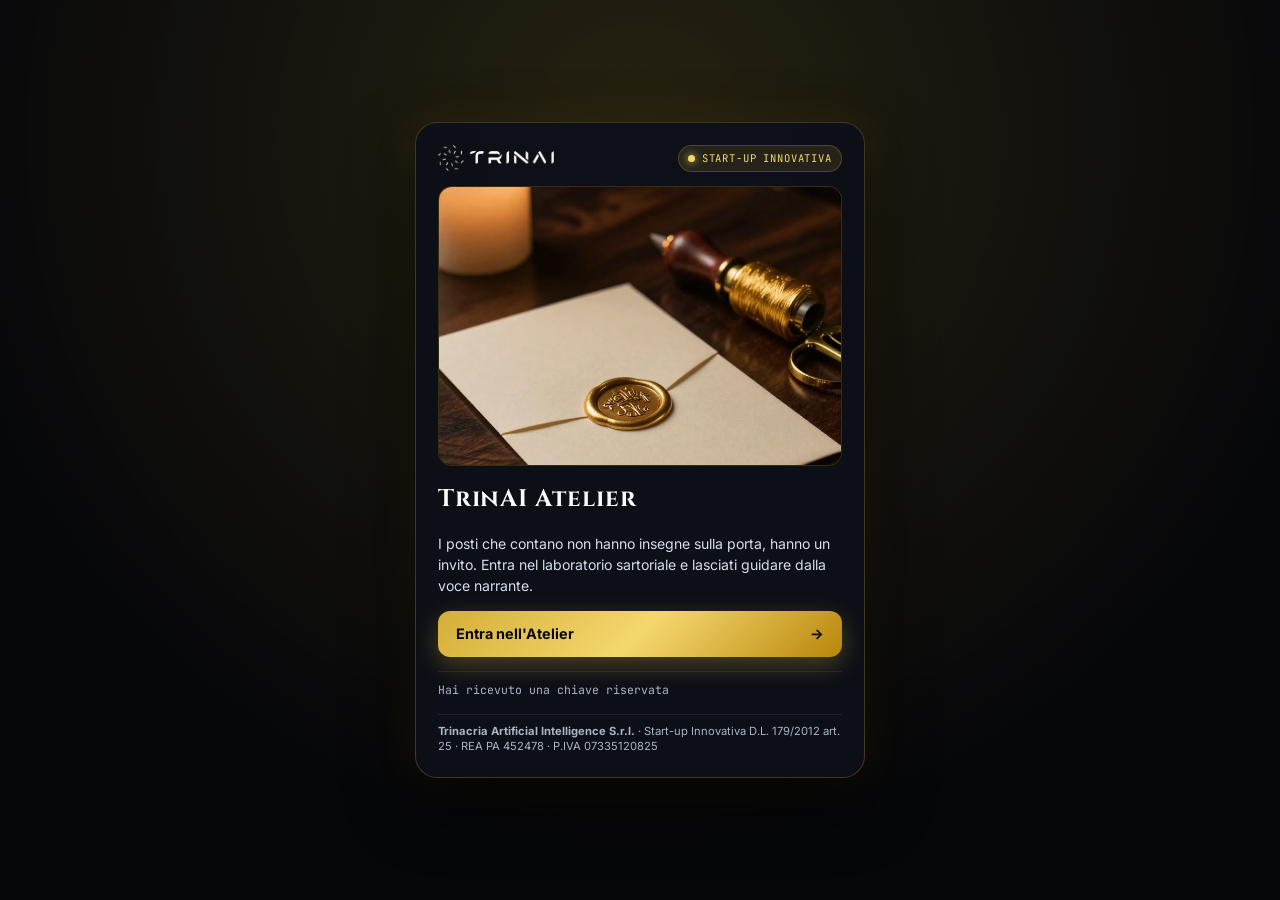
==== index.html @ 2bdbbe98 "style(contenuti): etichette, titoli e testi fissi in linguaggio non tecnico (da report di revisione)" ====
﻿<!DOCTYPE html>
<html lang="it">
<head>
  <meta charset="UTF-8">
  <meta name="viewport" content="width=device-width, initial-scale=1.0, viewport-fit=cover">
  <meta name="robots" content="noindex, nofollow">
  <title>TrinAI Atelier — Il Primo Laboratorio Sartoriale Italiano di Intelligenza Artificiale</title>

  <link rel="preconnect" href="https://fonts.googleapis.com">
  <link rel="preconnect" href="https://fonts.gstatic.com" crossorigin>
  <link href="https://fonts.googleapis.com/css2?family=Cinzel:wght@500;600;700&family=Inter:wght@400;500;600;700&family=JetBrains+Mono:wght@400;600;700&display=swap" rel="stylesheet">
  <link rel="stylesheet" href="assets/css/atelier.css">

  <script src="assets/js/three.min.js" defer></script>
  <script src="assets/js/suoni.js" defer></script>
  <script src="assets/js/security-lock.js" defer></script>
  <script src="assets/js/atelier-data.js" defer></script>
  <script src="assets/js/audio-hud.js" defer></script>
  <script src="assets/js/atelier-app.js" defer></script>
</head>
<body>

  <canvas id="bg-canvas" aria-hidden="true"></canvas>

  <!-- SECURITY GATE CON L'INVITO PREQUEL 1 -->
  <section id="gate-screen" aria-label="Accesso Riservato TrinAI Atelier">
    <div class="gate-card">
      <div class="gate-logo-row">
        <img src="assets/img/trinai_scritta_bianca.png" alt="TrinAI" class="gate-logo">
        <span class="gate-status-pill"><span class="pulse-dot"></span> Start-up Innovativa</span>
      </div>

      <div class="gate-video-frame">
        <video
          id="gate-video"
          src="assets/video/invito_prequel1.mp4"
          poster="assets/img/hero_trinai_luxury.jpg"
          autoplay
          muted
          loop
          playsinline
        ></video>
      </div>

      <h1 class="gate-title">TrinAI Atelier</h1>
      <p class="gate-subtitle">
        I posti che contano non hanno insegne sulla porta, hanno un invito. Entra nel laboratorio sartoriale e lasciati guidare dalla voce narrante.
      </p>

      <button id="btn-instant-pass" type="button" class="gate-btn gate-btn-gold">
        <span>Entra nell'Atelier</span>
        <span>→</span>
      </button>

      <details class="gate-code-drawer">
        <summary>Hai ricevuto una chiave riservata</summary>
        <form id="gate-form" class="gate-form" autocomplete="off">
          <input
            id="gate-code-input"
            class="gate-input"
            type="password"
            placeholder="CODICE DIREZIONE"
            autocapitalize="characters"
          >
          <button type="submit" class="gate-btn gate-btn-secondary">
            <span>Verifica Codice</span>
            <span>→</span>
          </button>
          <div id="gate-error" class="gate-error" role="alert"></div>
        </form>
      </details>

      <div class="gate-footnote">
        <strong>Trinacria Artificial Intelligence S.r.l.</strong> · Start-up Innovativa D.L. 179/2012 art. 25 · REA PA 452478 · P.IVA 07335120825
      </div>
    </div>
  </section>

  <!-- MAIN SPA SHELL CON MENU HAMBURGER E CAROSELLO CARD 3D -->
  <div id="app-shell">
    <header class="topbar">
      <div class="topbar-brand">
        <img src="assets/img/trinai_scritta_bianca.png" alt="TrinAI">
      </div>
      <div class="topbar-actions">
        <button id="btn-hamburger" class="hamburger-btn" type="button" aria-label="Apri indice degli atti" aria-expanded="false">
          <span class="ham-lines">
            <span></span>
            <span></span>
            <span></span>
          </span>
        </button>
      </div>
    </header>

    <!-- DRAWER MENU HAMBURGER -->
    <div id="drawer-backdrop" class="drawer-backdrop" aria-hidden="true"></div>
    <aside id="hamburger-drawer" class="hamburger-drawer" aria-label="Indice degli Atti TrinAI">
      <div class="drawer-header">
        <div>
          <div class="drawer-kicker">Navigazione Rapida</div>
          <div class="drawer-title">Le Dieci Tappe dell'Atelier</div>
        </div>
        <button id="btn-close-drawer" class="icon-btn active" type="button">Chiudi ×</button>
      </div>

      <div id="drawer-nav-list" class="drawer-nav-list"></div>

      <div class="drawer-labs-box">
        <div class="drawer-kicker">Laboratori Interattivi Live</div>
        <button type="button" class="drawer-lab-btn" data-lab-url="real_cockpit/index.html" data-lab-title="Plancia Direzionale Multi-Sede Live">
          <span>Plancia Direzionale Multi-Sede</span>
          <span>→</span>
        </button>
        <button type="button" class="drawer-lab-btn" data-lab-url="arkangel_viewer/index.html" data-lab-title="Laboratorio Visivo 3D e Geometria">
          <span>Visore Geometrico 3D</span>
          <span>→</span>
        </button>
      </div>

      <div class="drawer-footer">
        <button id="btn-theme-toggle" class="icon-btn active" type="button">Sottofondo musicale: acceso</button>
        <button id="btn-sound-toggle" class="icon-btn active" type="button">Suoni al tocco: attivi</button>
        <p class="drawer-legal">Trinacria Artificial Intelligence S.r.l. · Start-up Innovativa · REA PA 452478</p>
      </div>
    </aside>

    <!-- PALCOSCENICO CAROSELLO CARD 3D -->
    <main id="carousel-3d-viewport" class="carousel-3d-viewport" aria-label="Carosello 3D degli Atti">
      <div id="carousel-3d-track" class="carousel-3d-track"></div>
    </main>

    <!-- HUD AUDIO E SOTTOTITOLI INTEGRATI A FONDO PAGINA ZERO OVERLAP -->
    <footer class="audio-hud">
      <div id="hud-subtitle-wrap" class="hud-subtitle-dock">
        <div id="hud-subtitle-text" class="visible">Scorri le card o tocca Ascolta il racconto</div>
      </div>
      <div class="hud-controls-row">
        <div class="hud-dots" id="hud-dots" aria-label="Indicatore atti"></div>
        <button id="hud-play-btn" class="hud-main-btn" type="button" data-state="paused" aria-label="Avvia narrazione">
          <span id="hud-audio-progress" class="hud-main-fill"></span>
          <span id="hud-main-icon" class="hud-main-icon">▶</span>
          <span id="hud-main-label" class="hud-main-label">Ascolta il racconto</span>
        </button>
      </div>
    </footer>
  </div>

  <!-- MODAL LABORATORI INTERATTIVI -->
  <div id="lab-modal" role="dialog" aria-modal="true" aria-label="Laboratorio Interattivo">
    <div class="lab-modal-bar">
      <span id="lab-modal-title" class="speaker-label">Laboratorio Interattivo</span>
      <button id="btn-close-lab" class="icon-btn active" type="button">Chiudi ×</button>
    </div>
    <iframe id="lab-iframe" title="Laboratorio TrinAI"></iframe>
  </div>

</body>
</html>
---- assets/css/atelier.css ----
/**
 * TRINAI ATELIER // 3D CARD CAROUSEL & HAMBURGER MENU LUXURY DESIGN SYSTEM
 * Zero sovrapposizioni su mobile e PC, prospettiva 3D fluida, estetica Obsidian & Gold
 */
:root {
  --bg-deep: #06070a;
  --bg-card: rgba(13, 16, 23, 0.96);
  --bg-elevated: rgba(20, 25, 36, 0.96);
  --gold: #d4af37;
  --gold-soft: rgba(212, 175, 55, 0.18);
  --gold-bright: #f5d76e;
  --cyan-glow: #38bdf8;
  --text-main: #f8fafc;
  --text-muted: #cbd5e1;
  --text-dim: #94a3b8;
  --border-subtle: rgba(255, 255, 255, 0.09);
  --border-gold: rgba(212, 175, 55, 0.42);
  --font-serif: "Cinzel", Georgia, serif;
  --font-sans: "Inter", -apple-system, BlinkMacSystemFont, sans-serif;
  --font-mono: "JetBrains Mono", monospace;
}

*,
*::before,
*::after {
  box-sizing: border-box;
  margin: 0;
  padding: 0;
}

html,
body {
  background-color: var(--bg-deep);
  color: var(--text-main);
  font-family: var(--font-sans);
  line-height: 1.58;
  -webkit-font-smoothing: antialiased;
  overflow-x: hidden;
  user-select: none;
  -webkit-user-select: none;
}

#bg-canvas {
  position: fixed;
  inset: 0;
  width: 100vw;
  height: 100vh;
  z-index: 0;
  pointer-events: none;
  opacity: 0.42;
}

/* FILIGRANA DISCRETA */
#trinai-watermark {
  position: fixed;
  inset: 0;
  z-index: 9990;
  pointer-events: none;
  display: flex;
  flex-direction: column;
  justify-content: space-around;
  align-items: center;
  opacity: 0.03;
  font-family: var(--font-mono);
  font-size: 0.68rem;
  letter-spacing: 0.14em;
  transform: rotate(-18deg);
  overflow: hidden;
}

/* SECURITY GATE CON PREQUEL 1 */
#gate-screen {
  position: fixed;
  inset: 0;
  z-index: 500;
  display: flex;
  align-items: center;
  justify-content: center;
  padding: 1rem;
  background: radial-gradient(circle at 50% 15%, rgba(212, 175, 55, 0.16), rgba(6, 7, 10, 0.98) 72%);
  overflow-y: auto;
}

#gate-screen.hidden {
  display: none;
}

.gate-card {
  width: 100%;
  max-width: 450px;
  background: var(--bg-card);
  border: 1px solid var(--border-gold);
  border-radius: 22px;
  padding: 1.35rem;
  box-shadow: 0 24px 64px rgba(0, 0, 0, 0.88), 0 0 42px rgba(212, 175, 55, 0.14);
  display: flex;
  flex-direction: column;
  gap: 0.9rem;
}

.gate-logo-row {
  display: flex;
  align-items: center;
  justify-content: space-between;
  gap: 0.5rem;
}

.gate-logo {
  height: 26px;
  width: auto;
}

.gate-status-pill {
  display: inline-flex;
  align-items: center;
  gap: 0.4rem;
  font-family: var(--font-mono);
  font-size: 0.66rem;
  text-transform: uppercase;
  letter-spacing: 0.08em;
  color: var(--gold-bright);
  background: rgba(212, 175, 55, 0.12);
  border: 1px solid var(--border-gold);
  padding: 0.25rem 0.6rem;
  border-radius: 999px;
}

.pulse-dot {
  width: 7px;
  height: 7px;
  border-radius: 50%;
  background: var(--gold-bright);
  box-shadow: 0 0 8px var(--gold-bright);
}

.gate-video-frame {
  width: 100%;
  max-height: 280px;
  aspect-ratio: 4 / 5;
  border-radius: 14px;
  overflow: hidden;
  border: 1px solid var(--border-gold);
  background: #000;
}

.gate-video-frame video {
  width: 100%;
  height: 100%;
  object-fit: cover;
  display: block;
}

.gate-title {
  font-family: var(--font-serif);
  font-size: 1.5rem;
  color: var(--text-main);
  letter-spacing: 0.04em;
}

.gate-subtitle {
  font-size: 0.88rem;
  color: var(--text-muted);
  line-height: 1.5;
}

.gate-btn {
  width: 100%;
  display: flex;
  align-items: center;
  justify-content: space-between;
  padding: 0.92rem 1.15rem;
  border-radius: 12px;
  font-family: var(--font-sans);
  font-size: 0.9rem;
  font-weight: 700;
  cursor: pointer;
  border: none;
}

.gate-btn-gold {
  background: linear-gradient(135deg, #d4af37 0%, #f5d76e 50%, #b8860b 100%);
  color: #06070a;
  box-shadow: 0 8px 25px rgba(212, 175, 55, 0.32);
}

.gate-btn-secondary {
  background: rgba(255, 255, 255, 0.08);
  color: var(--text-main);
  border: 1px solid var(--border-gold);
  margin-top: 0.45rem;
}

.gate-code-drawer {
  border-top: 1px solid var(--border-subtle);
  padding-top: 0.55rem;
}

.gate-code-drawer summary {
  font-family: var(--font-mono);
  font-size: 0.72rem;
  color: var(--text-dim);
  cursor: pointer;
  list-style: none;
}

.gate-form {
  margin-top: 0.55rem;
  display: flex;
  flex-direction: column;
  gap: 0.45rem;
}

.gate-input {
  width: 100%;
  padding: 0.75rem 0.9rem;
  border-radius: 10px;
  border: 1px solid var(--border-subtle);
  background: rgba(0, 0, 0, 0.55);
  color: var(--text-main);
  font-family: var(--font-mono);
  font-size: 0.85rem;
}

.gate-error {
  color: #f87171;
  font-size: 0.78rem;
  min-height: 1rem;
}

.gate-footnote {
  font-size: 0.7rem;
  color: var(--text-dim);
  line-height: 1.4;
  border-top: 1px solid var(--border-subtle);
  padding-top: 0.55rem;
}

/* MAIN SHELL */
#app-shell {
  display: none;
  position: relative;
  z-index: 10;
  min-height: 100vh;
  padding-bottom: 165px; /* Spazio garantito per HUD inferiore */
}

#app-shell.active {
  display: block;
}

/* TOPBAR CON PULSANTE HAMBURGER */
.topbar {
  position: sticky;
  top: 0;
  z-index: 150;
  display: flex;
  align-items: center;
  justify-content: space-between;
  padding: 0.7rem 1rem;
  background: rgba(6, 7, 10, 0.92);
  backdrop-filter: blur(14px);
  border-bottom: 1px solid var(--border-gold);
}

.topbar-brand {
  display: flex;
  align-items: center;
  gap: 0.65rem;
}

.topbar-brand img {
  height: 22px;
  width: auto;
}

.topbar-station-count {
  font-family: var(--font-mono);
  font-size: 0.72rem;
  color: var(--gold-bright);
  padding: 0.22rem 0.58rem;
  border-radius: 6px;
  background: rgba(212, 175, 55, 0.14);
  border: 1px solid var(--border-gold);
}

.topbar-actions {
  display: flex;
  align-items: center;
  gap: 0.5rem;
}

.icon-btn {
  background: rgba(255, 255, 255, 0.05);
  color: var(--text-dim);
  border: 1px solid var(--border-subtle);
  padding: 0.4rem 0.7rem;
  border-radius: 8px;
  font-family: var(--font-mono);
  font-size: 0.7rem;
  cursor: pointer;
}

.icon-btn.active {
  color: var(--gold-bright);
  border-color: var(--border-gold);
  background: rgba(212, 175, 55, 0.12);
}

.hamburger-btn {
  display: inline-flex;
  align-items: center;
  gap: 0.5rem;
  padding: 0.42rem 0.8rem;
  border-radius: 9px;
  background: linear-gradient(135deg, rgba(212, 175, 55, 0.22), rgba(212, 175, 55, 0.08));
  border: 1px solid var(--gold);
  color: var(--gold-bright);
  font-family: var(--font-mono);
  font-size: 0.72rem;
  font-weight: 700;
  cursor: pointer;
}

.ham-lines {
  display: flex;
  flex-direction: column;
  gap: 3px;
  width: 15px;
}

.ham-lines span {
  display: block;
  height: 2px;
  width: 100%;
  background: var(--gold-bright);
  border-radius: 2px;
}

/* HAMBURGER DRAWER LATERALE */
.drawer-backdrop {
  position: fixed;
  inset: 0;
  z-index: 300;
  background: rgba(0, 0, 0, 0.72);
  backdrop-filter: blur(4px);
  opacity: 0;
  pointer-events: none;
  transition: opacity 0.25s ease;
}

.drawer-backdrop.open {
  opacity: 1;
  pointer-events: auto;
}

.hamburger-drawer {
  position: fixed;
  top: 0;
  right: 0;
  bottom: 0;
  width: min(380px, 90vw);
  z-index: 350;
  background: rgba(11, 14, 21, 0.98);
  border-left: 1px solid var(--border-gold);
  box-shadow: -20px 0 60px rgba(0, 0, 0, 0.85);
  transform: translateX(102%);
  transition: transform 0.3s cubic-bezier(0.22, 1, 0.36, 1);
  display: flex;
  flex-direction: column;
  padding: 1.15rem;
  gap: 1rem;
  overflow-y: auto;
}

.hamburger-drawer.open {
  transform: translateX(0);
}

.drawer-header {
  display: flex;
  align-items: center;
  justify-content: space-between;
  padding-bottom: 0.75rem;
  border-bottom: 1px solid var(--border-subtle);
}

.drawer-kicker {
  font-family: var(--font-mono);
  font-size: 0.66rem;
  text-transform: uppercase;
  letter-spacing: 0.1em;
  color: var(--gold-bright);
}

.drawer-title {
  font-family: var(--font-serif);
  font-size: 1.05rem;
  color: var(--text-main);
}

.drawer-nav-list {
  display: flex;
  flex-direction: column;
  gap: 0.45rem;
}

.drawer-act-btn {
  width: 100%;
  text-align: left;
  padding: 0.72rem 0.85rem;
  border-radius: 11px;
  background: rgba(255, 255, 255, 0.03);
  border: 1px solid var(--border-subtle);
  color: var(--text-muted);
  display: flex;
  align-items: center;
  gap: 0.7rem;
  cursor: pointer;
  transition: background 0.18s ease, border-color 0.18s ease;
}

.drawer-act-btn.active {
  background: rgba(212, 175, 55, 0.16);
  border-color: var(--gold);
  color: var(--text-main);
}

.drawer-act-num {
  font-family: var(--font-mono);
  font-size: 0.75rem;
  font-weight: 700;
  color: var(--gold-bright);
  padding: 0.22rem 0.45rem;
  border-radius: 6px;
  background: rgba(212, 175, 55, 0.12);
  border: 1px solid var(--border-gold);
}

.drawer-act-name {
  font-size: 0.84rem;
  font-weight: 600;
  line-height: 1.3;
}

.drawer-labs-box {
  display: flex;
  flex-direction: column;
  gap: 0.5rem;
  padding-top: 0.75rem;
  border-top: 1px solid var(--border-subtle);
}

.drawer-lab-btn {
  width: 100%;
  display: flex;
  align-items: center;
  justify-content: space-between;
  padding: 0.75rem 0.9rem;
  border-radius: 10px;
  background: rgba(56, 189, 248, 0.1);
  border: 1px solid rgba(56, 189, 248, 0.35);
  color: #e0f2fe;
  font-size: 0.82rem;
  font-weight: 600;
  cursor: pointer;
}

.drawer-footer {
  margin-top: auto;
  padding-top: 0.75rem;
  border-top: 1px solid var(--border-subtle);
  display: flex;
  flex-direction: column;
  gap: 0.55rem;
}

.drawer-legal {
  font-size: 0.68rem;
  color: var(--text-dim);
}

/* =========================================================
   CAROSELLO CARD 3D PROSPETTICO
   ========================================================= */
.carousel-3d-viewport {
  position: relative;
  width: 100%;
  max-width: 1240px;
  margin: 0 auto;
  padding: 1.1rem 0.75rem 1.5rem;
  perspective: 1500px;
  overflow-x: hidden;
}

.carousel-3d-track {
  position: relative;
  width: 100%;
  transform-style: preserve-3d;
  display: flex;
  justify-content: center;
  align-items: flex-start;
}

.card-3d-slide {
  width: 100%;
  max-width: 820px;
  background: var(--bg-card);
  border: 1px solid var(--border-gold);
  border-radius: 22px;
  box-shadow: 0 26px 70px rgba(0, 0, 0, 0.82), 0 0 36px rgba(212, 175, 55, 0.1);
  transition: transform 0.52s cubic-bezier(0.22, 1, 0.36, 1), opacity 0.45s ease, filter 0.45s ease;
  transform-origin: center top;
}

/* Card attiva al centro */
.card-3d-slide[data-pos="0"] {
  position: relative;
  z-index: 30;
  opacity: 1;
  transform: translate3d(0, 0, 0) rotateY(0deg) scale(1);
  pointer-events: auto;
}

/* Card adiacenti in prospettiva 3D */
.card-3d-slide[data-pos="-1"] {
  position: absolute;
  top: 0;
  z-index: 20;
  opacity: 0.36;
  filter: brightness(0.65);
  transform: translate3d(-62%, 18px, -210px) rotateY(28deg) scale(0.86);
  cursor: pointer;
  pointer-events: auto;
  max-height: 540px;
  overflow: hidden;
}

.card-3d-slide[data-pos="1"] {
  position: absolute;
  top: 0;
  z-index: 20;
  opacity: 0.36;
  filter: brightness(0.65);
  transform: translate3d(62%, 18px, -210px) rotateY(-28deg) scale(0.86);
  cursor: pointer;
  pointer-events: auto;
  max-height: 540px;
  overflow: hidden;
}

.card-3d-slide[data-pos="hidden"] {
  display: none;
}

@media (max-width: 860px) {
  .card-3d-slide[data-pos="-1"] {
    transform: translate3d(-84%, 14px, -240px) rotateY(32deg) scale(0.82);
    opacity: 0.22;
  }
  .card-3d-slide[data-pos="1"] {
    transform: translate3d(84%, 14px, -240px) rotateY(-32deg) scale(0.82);
    opacity: 0.22;
  }
}

/* INTERNO DELLA CARD 3D ATTIVA */
.card-3d-inner {
  padding: 1.2rem;
  display: flex;
  flex-direction: column;
  gap: 1.15rem;
}

@media (min-width: 640px) {
  .card-3d-inner {
    padding: 1.6rem;
  }
}

/* BARRA SUPERIORE DELLA CARD 3D */
.act-header-bar {
  padding-bottom: 0.9rem;
  border-bottom: 1px solid var(--border-subtle);
}

.station-kicker-row {
  display: flex;
  align-items: center;
  justify-content: space-between;
  gap: 0.5rem;
  margin-bottom: 0.35rem;
}

.station-kicker {
  font-family: var(--font-mono);
  font-size: 0.7rem;
  text-transform: uppercase;
  letter-spacing: 0.1em;
  color: var(--gold-bright);
}

.card-3d-hint {
  font-family: var(--font-mono);
  font-size: 0.66rem;
  color: var(--text-dim);
}

.station-title {
  font-family: var(--font-serif);
  font-size: clamp(1.25rem, 4vw, 1.82rem);
  line-height: 1.24;
  font-weight: 700;
  color: var(--text-main);
}

.station-title .gold-span {
  color: var(--gold-bright);
}

.station-sub {
  margin-top: 0.4rem;
  font-size: 0.88rem;
  color: var(--text-muted);
}

/* VISUAL STAGE: VIDEO PREQUEL 1 (PER ATTO 00) O TAVOLA ARCHITETTONICA ANIMATA */
.visual-stage-box {
  width: 100%;
  border-radius: 16px;
  overflow: hidden;
  border: 1px solid var(--border-gold);
  background: radial-gradient(circle at 50% 30%, rgba(212, 175, 55, 0.12), #07090e 80%);
}

.video-invito-wrap {
  width: 100%;
  max-height: 390px;
  aspect-ratio: 16 / 10;
  background: #000;
}

.video-invito-wrap video {
  width: 100%;
  height: 100%;
  object-fit: cover;
  display: block;
}

.blueprint-svg-wrap {
  width: 100%;
  padding: 0.85rem;
  display: flex;
  align-items: center;
  justify-content: center;
}

.blueprint-svg-wrap svg {
  width: 100%;
  max-width: 680px;
  height: auto;
  display: block;
}

/* SCHEDA NARRATIVA PARLATA */
.narrative-sphere-card {
  background: radial-gradient(circle at 50% 0%, rgba(212, 175, 55, 0.14), rgba(14, 17, 24, 0.96) 74%);
  border: 1px solid var(--border-gold);
  border-radius: 18px;
  padding: 1.25rem;
  display: flex;
  flex-direction: column;
  gap: 0.8rem;
}

.narrative-emblem-row {
  display: flex;
  align-items: center;
  gap: 0.65rem;
}

.narrative-seal {
  width: 36px;
  height: 36px;
  border-radius: 50%;
  border: 1px solid var(--gold);
  background: rgba(212, 175, 55, 0.15);
  display: flex;
  align-items: center;
  justify-content: center;
  font-family: var(--font-serif);
  font-size: 0.82rem;
  font-weight: 700;
  color: var(--gold-bright);
  flex-shrink: 0;
}

.guiding-question {
  font-family: var(--font-serif);
  font-size: 0.96rem;
  color: var(--gold-bright);
  line-height: 1.35;
}

.narrative-prose {
  font-size: 0.94rem;
  color: var(--text-main);
  line-height: 1.66;
}

/* KPI GRID */
.kpi-grid {
  display: grid;
  grid-template-columns: repeat(2, 1fr);
  gap: 0.6rem;
}

@media (min-width: 640px) {
  .kpi-grid {
    grid-template-columns: repeat(4, 1fr);
  }
}

.kpi-box {
  background: rgba(255, 255, 255, 0.03);
  border: 1px solid var(--border-subtle);
  border-radius: 12px;
  padding: 0.8rem;
  text-align: center;
}

.kpi-val {
  font-family: var(--font-mono);
  font-size: 1.12rem;
  font-weight: 700;
  color: var(--gold-bright);
}

.kpi-lbl {
  font-size: 0.72rem;
  color: var(--text-dim);
  margin-top: 0.2rem;
}

/* DOVE E COME SI APPLICA (LINGUAGGIO SEMPLICE SENZA VERTICALI) */
.usecases-grid {
  display: grid;
  grid-template-columns: 1fr;
  gap: 0.65rem;
}

@media (min-width: 640px) {
  .usecases-grid {
    grid-template-columns: repeat(3, 1fr);
  }
}

.usecase-card {
  background: rgba(212, 175, 55, 0.06);
  border: 1px solid var(--border-gold);
  border-radius: 13px;
  padding: 0.95rem;
  display: flex;
  flex-direction: column;
  gap: 0.35rem;
}

.usecase-title {
  font-size: 0.86rem;
  font-weight: 700;
  color: var(--gold-bright);
}

.usecase-desc {
  font-size: 0.82rem;
  color: var(--text-muted);
  line-height: 1.5;
}

/* SIMULATORE INTERATTIVO */
.sim-box {
  background: var(--bg-elevated);
  border: 1px solid var(--border-gold);
  border-radius: 15px;
  padding: 1rem;
  display: flex;
  flex-direction: column;
  gap: 0.7rem;
}

.sim-title {
  font-family: var(--font-mono);
  font-size: 0.73rem;
  text-transform: uppercase;
  letter-spacing: 0.08em;
  color: var(--gold-bright);
}

.sim-tabs {
  display: flex;
  flex-direction: column;
  gap: 0.45rem;
}

@media (min-width: 640px) {
  .sim-tabs {
    flex-direction: row;
  }
}

.sim-tab-btn {
  flex: 1;
  text-align: left;
  padding: 0.65rem 0.8rem;
  border-radius: 9px;
  background: rgba(255, 255, 255, 0.04);
  border: 1px solid var(--border-subtle);
  color: var(--text-muted);
  font-size: 0.8rem;
  font-weight: 600;
  cursor: pointer;
}

.sim-tab-btn.active {
  background: rgba(212, 175, 55, 0.18);
  border-color: var(--gold);
  color: var(--text-main);
}

.sim-readout {
  padding: 0.8rem;
  border-radius: 10px;
  background: rgba(0, 0, 0, 0.48);
  border: 1px solid var(--border-subtle);
}

.sim-readout-metric {
  font-family: var(--font-mono);
  font-size: 1.05rem;
  font-weight: 700;
  color: var(--gold-bright);
}

.sim-readout-detail {
  font-size: 0.82rem;
  color: var(--text-muted);
  margin-top: 0.2rem;
}

/* CASSETTI ESPANDIBILI */
.drawers-section {
  display: flex;
  flex-direction: column;
  gap: 0.5rem;
}

.drawer-item {
  background: rgba(255, 255, 255, 0.03);
  border: 1px solid var(--border-subtle);
  border-radius: 12px;
  overflow: hidden;
}

.drawer-item[open] {
  border-color: var(--border-gold);
}

.drawer-summary {
  padding: 0.85rem 1rem;
  font-size: 0.88rem;
  font-weight: 600;
  color: var(--text-main);
  cursor: pointer;
  display: flex;
  align-items: center;
  justify-content: space-between;
  list-style: none;
}

.drawer-summary::-webkit-details-marker {
  display: none;
}

.drawer-summary::after {
  content: "+";
  font-family: var(--font-mono);
  color: var(--gold-bright);
}

.drawer-item[open] .drawer-summary::after {
  content: "−";
}

.drawer-body {
  padding: 0.7rem 1rem 0.95rem;
  font-size: 0.85rem;
  color: var(--text-muted);
  line-height: 1.58;
  border-top: 1px solid var(--border-subtle);
}

/* DEMO CTA & CARTA DEI SERVIZI */
.demo-cta {
  width: 100%;
  display: flex;
  align-items: center;
  justify-content: space-between;
  padding: 0.95rem 1.15rem;
  border-radius: 12px;
  background: linear-gradient(135deg, rgba(212, 175, 55, 0.24), rgba(212, 175, 55, 0.08));
  border: 1px solid var(--gold);
  color: var(--gold-bright);
  font-size: 0.9rem;
  font-weight: 700;
  cursor: pointer;
}

.section-heading {
  font-family: var(--font-mono);
  font-size: 0.72rem;
  text-transform: uppercase;
  letter-spacing: 0.09em;
  color: var(--text-dim);
}

.cards-grid {
  display: grid;
  grid-template-columns: 1fr;
  gap: 0.65rem;
}

@media (min-width: 640px) {
  .cards-grid {
    grid-template-columns: repeat(3, 1fr);
  }
}

.service-card {
  background: rgba(255, 255, 255, 0.03);
  border: 1px solid var(--border-subtle);
  border-radius: 13px;
  padding: 0.95rem;
  display: flex;
  flex-direction: column;
  gap: 0.4rem;
}

.card-badge {
  align-self: flex-start;
  font-family: var(--font-mono);
  font-size: 0.64rem;
  color: var(--gold-bright);
  background: rgba(212, 175, 55, 0.12);
  border: 1px solid var(--border-gold);
  padding: 0.15rem 0.48rem;
  border-radius: 5px;
}

.service-card h3 {
  font-size: 0.9rem;
  color: var(--text-main);
  font-weight: 600;
}

.service-card p {
  font-size: 0.81rem;
  color: var(--text-muted);
  line-height: 1.48;
}

.institutional-seal-card {
  background: rgba(8, 10, 15, 0.9);
  border: 1px solid var(--border-gold);
  border-radius: 14px;
  padding: 0.95rem;
  display: flex;
  flex-direction: column;
  gap: 0.32rem;
  font-size: 0.75rem;
  color: var(--text-dim);
}

.institutional-seal-card strong {
  color: var(--gold-bright);
  font-family: var(--font-serif);
  font-size: 0.84rem;
}

.signature-banner {
  text-align: center;
  padding: 1.25rem 1rem;
  font-family: var(--font-serif);
  font-size: 1.12rem;
  color: var(--gold-bright);
  border: 1px solid var(--border-gold);
  border-radius: 14px;
  background: radial-gradient(circle, rgba(212, 175, 55, 0.16), transparent 75%);
}

/* HUD AUDIO PERSISTENTE CON DOTS E SOTTOTITOLI DOCKED */
.audio-hud {
  position: fixed;
  bottom: 0;
  left: 0;
  right: 0;
  z-index: 200;
  background: rgba(6, 7, 10, 0.96);
  backdrop-filter: blur(16px);
  border-top: 1px solid var(--border-gold);
  padding-bottom: env(safe-area-inset-bottom, 0px);
}

.hud-subtitle-dock {
  padding: 0.45rem 1rem;
  min-height: 2.35rem;
  display: flex;
  align-items: center;
  justify-content: center;
  background: rgba(212, 175, 55, 0.07);
  border-bottom: 1px solid var(--border-subtle);
}

#hud-subtitle-text {
  font-size: 0.82rem;
  color: var(--text-main);
  text-align: center;
  line-height: 1.35;
  max-width: 780px;
}

.hud-progress-track {
  width: 100%;
  height: 3px;
  background: rgba(255, 255, 255, 0.08);
}

#hud-audio-progress {
  width: 0%;
  height: 100%;
  background: linear-gradient(90deg, var(--gold), var(--gold-bright));
  transition: width 0.15s linear;
}

.hud-controls-row {
  max-width: 920px;
  margin: 0 auto;
  padding: 0.55rem 1rem;
  display: flex;
  align-items: center;
  justify-content: space-between;
  gap: 0.55rem;
}

.hud-speaker-badge {
  display: flex;
  align-items: center;
  gap: 0.45rem;
  min-width: 0;
}

.voice-orb {
  width: 10px;
  height: 10px;
  border-radius: 50%;
  background: var(--text-dim);
  flex-shrink: 0;
}

.voice-orb.active {
  background: var(--gold-bright);
  box-shadow: 0 0 10px var(--gold-bright);
}

.speaker-label {
  font-family: var(--font-mono);
  font-size: 0.7rem;
  color: var(--text-muted);
  white-space: nowrap;
  overflow: hidden;
  text-overflow: ellipsis;
}

.hud-dots {
  display: none;
  align-items: center;
  gap: 0.35rem;
}

@media (min-width: 640px) {
  .hud-dots {
    display: flex;
  }
}

.hud-dot {
  width: 8px;
  height: 8px;
  border-radius: 999px;
  background: rgba(255, 255, 255, 0.2);
  border: none;
  cursor: pointer;
  transition: width 0.2s ease, background 0.2s ease;
}

.hud-dot.active {
  width: 22px;
  background: var(--gold-bright);
}

.hud-nav-group {
  display: flex;
  align-items: center;
  gap: 0.42rem;
}

.hud-btn {
  padding: 0.46rem 0.8rem;
  border-radius: 10px;
  border: 1px solid var(--border-subtle);
  background: rgba(255, 255, 255, 0.06);
  color: var(--text-main);
  font-family: var(--font-sans);
  font-size: 0.78rem;
  font-weight: 600;
  cursor: pointer;
}

.hud-btn-primary {
  background: var(--gold);
  color: #06070a;
  border-color: var(--gold);
  font-weight: 700;
}

/* MODAL LABORATORI INTERATTIVI */
#lab-modal {
  position: fixed;
  inset: 0;
  z-index: 600;
  background: #06070a;
  display: none;
  flex-direction: column;
}

#lab-modal.open {
  display: flex;
}

.lab-modal-bar {
  display: flex;
  align-items: center;
  justify-content: space-between;
  padding: 0.65rem 1rem;
  background: rgba(14, 17, 24, 0.98);
  border-bottom: 1px solid var(--border-gold);
}

#lab-iframe {
  flex: 1;
  width: 100%;
  border: none;
  background: #06070a;
}

/* =========================================================
   ATELIER LEGGERO: header sottile, footer a pulsante unico,
   testi piu grandi su telefono, dark meno carico di etichette
   ========================================================= */
:root {
  --text-muted: #d5deea;
  --text-dim: #aab6c7;
  --border-subtle: rgba(255, 255, 255, 0.07);
  --border-gold: rgba(212, 175, 55, 0.26);
}

/* HEADER */
.topbar {
  padding: 0.5rem 1rem;
  background: linear-gradient(to bottom, rgba(6, 7, 10, 0.88), rgba(6, 7, 10, 0));
  backdrop-filter: none;
  border-bottom: none;
  transition: transform 0.3s cubic-bezier(0.22, 1, 0.36, 1);
}
.topbar.topbar-hidden { transform: translateY(-100%); }
.topbar-brand img { height: 20px; }
.topbar-station-count {
  background: none;
  border: none;
  padding: 0;
  font-family: var(--font-sans);
  font-size: 0.8rem;
  letter-spacing: 0.02em;
  color: var(--text-dim);
}
.hamburger-btn {
  width: 42px;
  height: 42px;
  padding: 0;
  justify-content: center;
  background: rgba(255, 255, 255, 0.06);
  border: none;
  border-radius: 50%;
}
.ham-lines { width: 18px; gap: 4px; }

/* FOOTER A PULSANTE UNICO */
.audio-hud {
  background: linear-gradient(to top, rgba(6, 7, 10, 0.97) 60%, rgba(6, 7, 10, 0));
  backdrop-filter: none;
  border-top: none;
  padding-top: 0.4rem;
}
.hud-subtitle-dock {
  background: none;
  border-bottom: none;
  min-height: 0;
  padding: 0.2rem 1.1rem 0.5rem;
}
#hud-subtitle-text {
  font-size: 1rem;
  line-height: 1.45;
  color: var(--text-main);
}
.hud-controls-row {
  flex-direction: column;
  gap: 0.6rem;
  padding: 0 1rem 0.8rem;
}
.hud-dots { display: flex; }
.hud-dot { width: 6px; height: 6px; }
.hud-dot.active { width: 18px; }
.hud-main-btn {
  position: relative;
  overflow: hidden;
  width: min(100%, 360px);
  min-height: 52px;
  display: flex;
  align-items: center;
  justify-content: center;
  gap: 0.6rem;
  border-radius: 999px;
  border: 1px solid var(--border-gold);
  background: rgba(255, 255, 255, 0.07);
  color: var(--text-main);
  font-family: var(--font-sans);
  font-size: 1.05rem;
  font-weight: 600;
  cursor: pointer;
}
.hud-main-fill {
  position: absolute;
  inset: 0 auto 0 0;
  width: 0%;
  background: rgba(212, 175, 55, 0.28);
  transition: width 0.15s linear;
}
.hud-main-icon, .hud-main-label { position: relative; }
.hud-main-icon { font-size: 0.9rem; color: var(--gold-bright); }
.hud-main-btn[data-state="paused"], .hud-main-btn[data-state="ended"] {
  background: var(--gold);
  border-color: var(--gold);
  color: #06070a;
}
.hud-main-btn[data-state="paused"] .hud-main-icon,
.hud-main-btn[data-state="ended"] .hud-main-icon { color: #06070a; }
#app-shell.active { padding-bottom: 9.5rem; }

/* MENO ETICHETTE: via i bordi dorati e le pillole */
.card-3d-slide { border-color: var(--border-subtle); box-shadow: 0 20px 60px rgba(0, 0, 0, 0.6); }
.card-3d-hint { display: none; }
.card-badge, .drawer-act-num {
  background: none;
  border: none;
  padding: 0;
  font-family: var(--font-sans);
  font-size: 0.8rem;
  font-weight: 600;
  color: var(--gold-bright);
}
.station-kicker, .section-heading, .sim-title, .drawer-kicker {
  font-family: var(--font-sans);
  text-transform: none;
  letter-spacing: 0.01em;
  font-size: 0.85rem;
  font-weight: 600;
}
.usecase-card, .service-card, .kpi-box, .drawer-item, .institutional-seal-card {
  border-color: var(--border-subtle);
  background: rgba(255, 255, 255, 0.025);
}
.narrative-sphere-card { border-color: var(--border-subtle); }
.visual-stage-box { border-color: var(--border-subtle); }
.demo-cta { background: rgba(212, 175, 55, 0.14); }

/* TESTI PIU GRANDI SU TELEFONO */
@media (max-width: 639px) {
  html { font-size: 17.5px; }
  .station-sub, .narrative-prose { font-size: 1rem; }
  .narrative-prose { line-height: 1.7; }
  .guiding-question { font-size: 1.1rem; }
  .usecase-desc, .service-card p, .drawer-body, .sim-readout-detail { font-size: 0.92rem; }
  .kpi-lbl, .institutional-seal-card { font-size: 0.82rem; }
  .blueprint-svg-wrap { overflow-x: auto; justify-content: flex-start; -webkit-overflow-scrolling: touch; }
  .blueprint-svg-wrap svg { min-width: 700px; }
}

/* =========================================================
   PRESENTAZIONE: parte emozionale + punti chiave in carosello verticale 3D
   (i testi li legge la voce, a schermo restano solo parole chiave)
   ========================================================= */
.hud-subtitle-dock { display: none; }
#app-shell.active { padding-bottom: 6.5rem; }
.card-presentazione { padding: 0; gap: 0; }
.hero-emotion {
  position: relative;
  min-height: 52vh;
  display: flex;
  align-items: flex-end;
  overflow: hidden;
  border-radius: 22px 22px 0 0;
  background: radial-gradient(circle at 50% 25%, rgba(212, 175, 55, 0.22), #0a0d14 70%);
}
.hero-media {
  position: absolute;
  inset: 0;
  width: 100%;
  height: 100%;
  object-fit: cover;
  animation: heroDrift 24s ease-in-out infinite alternate;
}
@keyframes heroDrift { from { transform: scale(1.02); } to { transform: scale(1.14) translate(-1.5%, -1%); } }
.hero-veil {
  position: absolute;
  inset: 0;
  background: linear-gradient(to top, var(--bg-card) 4%, rgba(6, 7, 10, 0.55) 48%, rgba(6, 7, 10, 0.1));
}
.hero-text { position: relative; padding: 1.4rem 1.3rem 1.1rem; }
.hero-atto { font-size: 0.85rem; font-weight: 600; color: var(--gold-bright); margin-bottom: 0.3rem; }
.hero-text .station-title { font-size: clamp(1.7rem, 7vw, 2.5rem); }
.hero-question { margin-top: 0.7rem; font-size: 1.05rem; color: var(--text-muted); line-height: 1.5; }

.vc-stage { padding: 0.4rem 1rem 1.4rem; }
.vc-ring {
  position: relative;
  height: 230px;
  perspective: 800px;
  overflow: hidden;
  touch-action: pan-x;
}
.vc-item {
  position: absolute;
  left: 0; right: 0; top: 50%;
  height: 92px;
  margin-top: -46px;
  display: flex;
  flex-direction: column;
  justify-content: center;
  text-align: center;
  padding: 0 1rem;
  border-radius: 18px;
  background: rgba(255, 255, 255, 0.04);
  border: 1px solid var(--border-subtle);
  transform: translateY(calc(var(--o, 0) * 74%)) rotateX(calc(var(--o, 0) * -46deg)) scale(calc(1 - var(--a, 0) * 0.14));
  opacity: calc(1 - var(--a, 0) * 0.42);
  transition: transform 0.7s cubic-bezier(0.22, 1, 0.36, 1), opacity 0.5s ease, background 0.5s ease, border-color 0.5s ease;
  cursor: pointer;
}
.vc-item.on {
  background: rgba(212, 175, 55, 0.12);
  border-color: var(--border-gold);
  box-shadow: 0 0 34px rgba(212, 175, 55, 0.14);
}
.vc-val { font-family: var(--font-serif); font-size: 1.45rem; font-weight: 700; color: var(--gold-bright); line-height: 1.2; }
.vc-lbl { font-size: 0.95rem; color: var(--text-muted); margin-top: 0.15rem; }
.vc-dots { display: flex; justify-content: center; gap: 0.4rem; margin-top: 0.6rem; }
.vc-dots i { width: 6px; height: 6px; border-radius: 50%; background: rgba(255, 255, 255, 0.2); transition: all 0.3s ease; }
.vc-dots i.on { width: 18px; border-radius: 999px; background: var(--gold-bright); }
.card-presentazione .demo-cta { width: calc(100% - 2rem); margin: 0 1rem 1.2rem; }
.card-presentazione .signature-banner { margin: 0 1rem 1.2rem; }

/* HEADER MINIMO: solo logo e tre linee, niente etichette ne pulsantoni */
.topbar { padding: 0.55rem 0.9rem; }
.topbar-brand img { height: 18px; opacity: 0.9; }
.topbar-station-count { display: none; }
.hamburger-btn {
  width: 36px;
  height: 36px;
  background: none;
  border: none;
  border-radius: 8px;
}
.ham-lines { width: 20px; gap: 5px; }
.ham-lines span { height: 1.5px; background: var(--text-muted); }

/* MOBILE: scena piu bassa, carosello dei punti piu in alto */
@media (max-width: 639px) {
  .hero-emotion { min-height: 36vh; }
  .hero-text { padding: 1rem 1.1rem 0.8rem; }
  .hero-text .station-title { font-size: clamp(1.45rem, 6.2vw, 2rem); }
  .hero-question { font-size: 0.95rem; margin-top: 0.45rem; }
  .vc-stage { padding-top: 0.2rem; }
}

/* TITOLO: riga bianca e riga oro nettamente separate, senza mescolare i colori a meta frase */
.hero-text .station-title {
  font-size: clamp(1.25rem, 5.2vw, 1.7rem);
  line-height: 1.2;
  color: var(--text-main);
  text-shadow: 0 2px 18px rgba(0, 0, 0, 0.7);
}
.hero-text .station-title .gold-span {
  display: block;
  margin-top: 0.3rem;
  font-size: 1.22em;
  color: var(--gold-bright);
}
.hero-question { color: var(--text-muted); text-shadow: 0 1px 12px rgba(0, 0, 0, 0.8); }
@media (max-width: 639px) {
  .hero-text .station-title { font-size: clamp(1.15rem, 4.9vw, 1.5rem); }
}
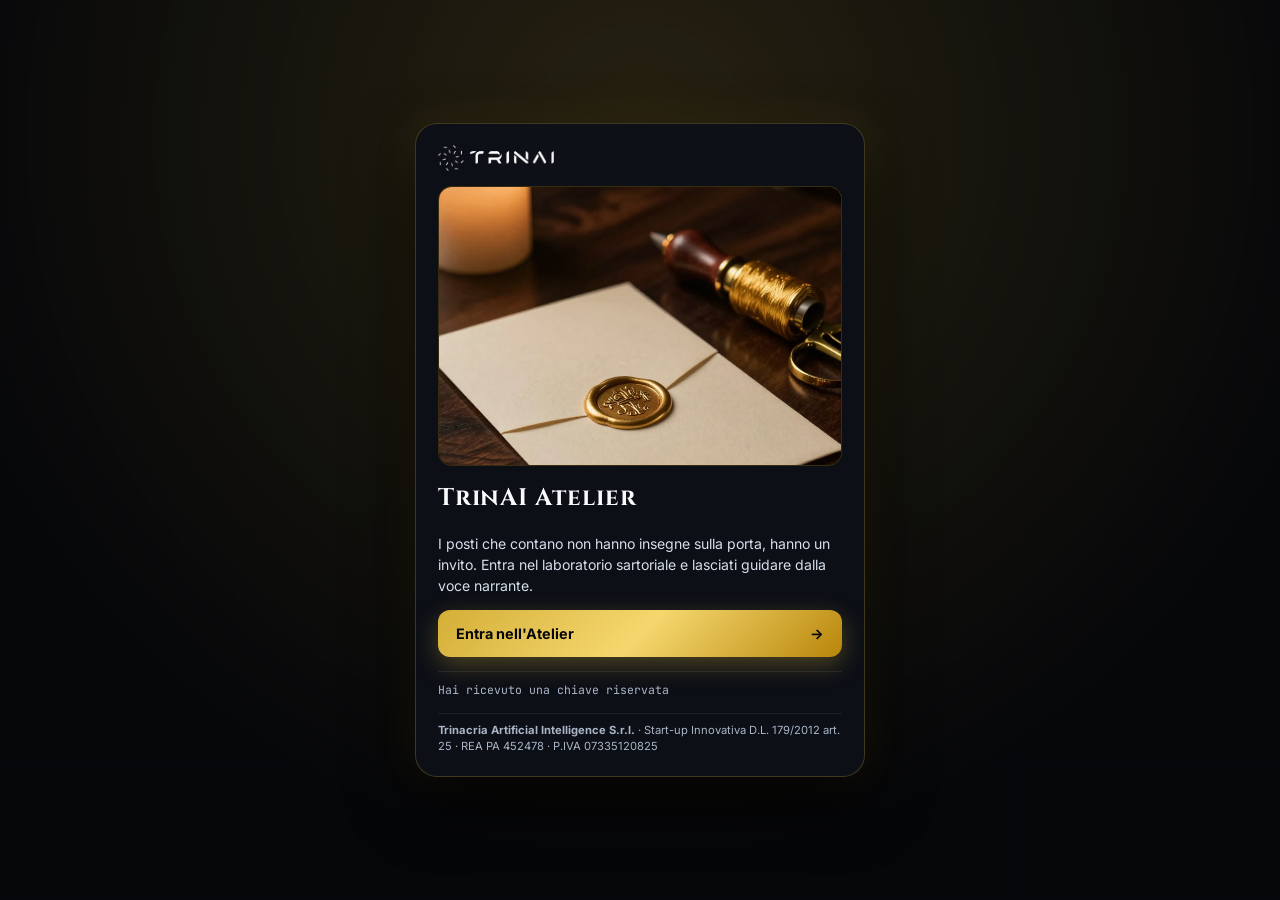
==== commit 6e127b52: "style(gate): via l'etichetta Start-up Innovativa dalla pagina iniziale Co-Authored-By: Claude Sonnet" ====
--- a/index.html
+++ b/index.html
@@ -27,7 +27,6 @@
     <div class="gate-card">
       <div class="gate-logo-row">
         <img src="assets/img/trinai_scritta_bianca.png" alt="TrinAI" class="gate-logo">
-        <span class="gate-status-pill"><span class="pulse-dot"></span> Start-up Innovativa</span>
       </div>
 
       <div class="gate-video-frame">
@@ -99,7 +98,7 @@
       <div class="drawer-header">
         <div>
           <div class="drawer-kicker">Navigazione Rapida</div>
-          <div class="drawer-title">Le Dieci Tappe dell'Atelier</div>
+          <div class="drawer-title">Le Undici Tappe dell'Atelier</div>
         </div>
         <button id="btn-close-drawer" class="icon-btn active" type="button">Chiudi ×</button>
       </div>
@@ -137,11 +136,17 @@
       </div>
       <div class="hud-controls-row">
         <div class="hud-dots" id="hud-dots" aria-label="Indicatore atti"></div>
-        <button id="hud-play-btn" class="hud-main-btn" type="button" data-state="paused" aria-label="Avvia narrazione">
+        <div class="hud-bar">
+          <button id="hud-back-btn" class="hud-mini glass" type="button" aria-label="Indietro">
+            <svg viewBox="0 0 24 24" width="20" height="20" fill="none" stroke="currentColor" stroke-width="2" stroke-linecap="round" stroke-linejoin="round" aria-hidden="true"><path d="M11 7l-5 5 5 5"/><path d="M18 7l-5 5 5 5"/></svg>
+          </button>
+          <button id="hud-play-btn" class="hud-main-btn" type="button" data-state="paused" aria-label="Avvia narrazione">
           <span id="hud-audio-progress" class="hud-main-fill"></span>
           <span id="hud-main-icon" class="hud-main-icon">▶</span>
           <span id="hud-main-label" class="hud-main-label">Ascolta il racconto</span>
         </button>
+          <button id="hud-speed-btn" class="hud-mini glass" type="button" aria-label="Velocità della voce">1×</button>
+        </div>
       </div>
     </footer>
   </div>
--- a/assets/css/atelier.css
+++ b/assets/css/atelier.css
@@ -1417,3 +1417,80 @@
 @media (max-width: 639px) {
   .hero-text .station-title { font-size: clamp(1.15rem, 4.9vw, 1.5rem); }
 }
+
+/* VETRO: pulsanti e schede traslucidi con sfocatura */
+.glass,
+.hud-main-btn,
+.hamburger-btn,
+.vc-item,
+.demo-cta {
+  background: rgba(255, 255, 255, 0.07);
+  -webkit-backdrop-filter: blur(16px) saturate(150%);
+  backdrop-filter: blur(16px) saturate(150%);
+  border: 1px solid rgba(255, 255, 255, 0.15);
+  box-shadow: inset 0 1px 0 rgba(255, 255, 255, 0.2), 0 8px 26px rgba(0, 0, 0, 0.35);
+}
+.hud-bar {
+  width: min(100%, 440px);
+  display: flex;
+  align-items: center;
+  gap: 0.6rem;
+}
+.hud-bar .hud-main-btn { flex: 1; width: auto; min-width: 0; }
+.hud-mini {
+  flex: 0 0 auto;
+  width: 48px;
+  height: 48px;
+  border-radius: 50%;
+  display: flex;
+  align-items: center;
+  justify-content: center;
+  color: var(--text-main);
+  font-family: var(--font-sans);
+  font-size: 0.95rem;
+  font-weight: 600;
+  cursor: pointer;
+}
+.hud-mini:active, .hud-main-btn:active { transform: scale(0.97); }
+.hud-main-btn[data-state="paused"],
+.hud-main-btn[data-state="ended"] {
+  background: rgba(212, 175, 55, 0.24);
+  border-color: rgba(245, 215, 110, 0.55);
+  color: var(--text-main);
+}
+.hud-main-btn[data-state="paused"] .hud-main-icon,
+.hud-main-btn[data-state="ended"] .hud-main-icon { color: var(--gold-bright); }
+.vc-item { background: rgba(255, 255, 255, 0.05); }
+.vc-item.on { background: rgba(212, 175, 55, 0.14); border-color: rgba(245, 215, 110, 0.4); }
+
+/* video di apertura: nessuno zoom aggiuntivo, il movimento e gia nel filmato */
+video.hero-media { animation: none; object-position: 50% 20%; }
+
+/* =========================================================
+   SCORRIMENTO CON MOLLA: la card segue il dito, le vicine si avvicinano,
+   al rilascio scatta con un piccolo rimbalzo
+   ========================================================= */
+.carousel-3d-track { --dx: 0px; --dxn: 0; }
+.carousel-3d-viewport { touch-action: pan-y; }
+.card-3d-slide {
+  transition: transform 0.75s cubic-bezier(0.34, 1.45, 0.64, 1), opacity 0.45s ease, filter 0.45s ease;
+  will-change: transform;
+}
+.carousel-3d-track.dragging .card-3d-slide { transition: none; }
+.card-3d-slide[data-pos="0"] {
+  transform: translate3d(var(--dx), 0, 0) rotateY(calc(var(--dxn) * -0.045deg)) scale(calc(1 - var(--dxn) * var(--dxn) * 0.0000025));
+}
+.card-3d-slide[data-pos="-1"] {
+  transform: translate3d(calc(-62% + var(--dx) * 0.55), 18px, -210px) rotateY(calc(28deg - var(--dxn) * 0.1deg)) scale(0.86);
+}
+.card-3d-slide[data-pos="1"] {
+  transform: translate3d(calc(62% + var(--dx) * 0.55), 18px, -210px) rotateY(calc(-28deg - var(--dxn) * 0.1deg)) scale(0.86);
+}
+@media (max-width: 860px) {
+  .card-3d-slide[data-pos="-1"] {
+    transform: translate3d(calc(-84% + var(--dx) * 0.55), 14px, -240px) rotateY(calc(32deg - var(--dxn) * 0.1deg)) scale(0.82);
+  }
+  .card-3d-slide[data-pos="1"] {
+    transform: translate3d(calc(84% + var(--dx) * 0.55), 14px, -240px) rotateY(calc(-32deg - var(--dxn) * 0.1deg)) scale(0.82);
+  }
+}
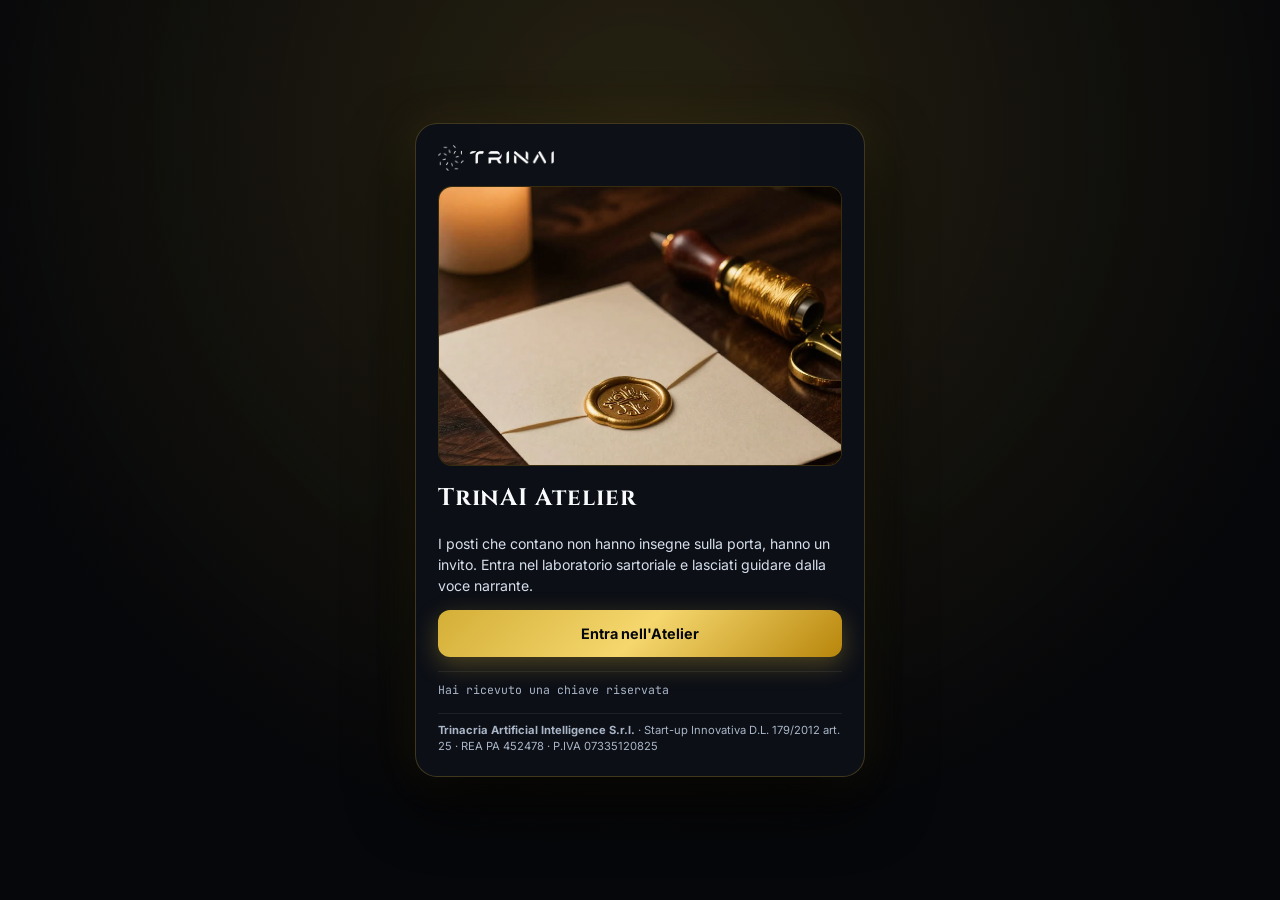
==== commit d108a449: "style(gate): via la freccia dai pulsanti della pagina iniziale Co-Authored-By: Claude Sonnet 5.5 <no" ====
--- a/index.html
+++ b/index.html
@@ -48,7 +48,6 @@
 
       <button id="btn-instant-pass" type="button" class="gate-btn gate-btn-gold">
         <span>Entra nell'Atelier</span>
-        <span>→</span>
       </button>
 
       <details class="gate-code-drawer">
@@ -63,7 +62,6 @@
           >
           <button type="submit" class="gate-btn gate-btn-secondary">
             <span>Verifica Codice</span>
-            <span>→</span>
           </button>
           <div id="gate-error" class="gate-error" role="alert"></div>
         </form>
--- a/assets/css/atelier.css
+++ b/assets/css/atelier.css
@@ -1494,3 +1494,6 @@
     transform: translate3d(calc(84% + var(--dx) * 0.55), 14px, -240px) rotateY(calc(-32deg - var(--dxn) * 0.1deg)) scale(0.82);
   }
 }
+
+/* pulsanti della pagina iniziale: solo testo, centrato */
+.gate-btn { justify-content: center; text-align: center; }
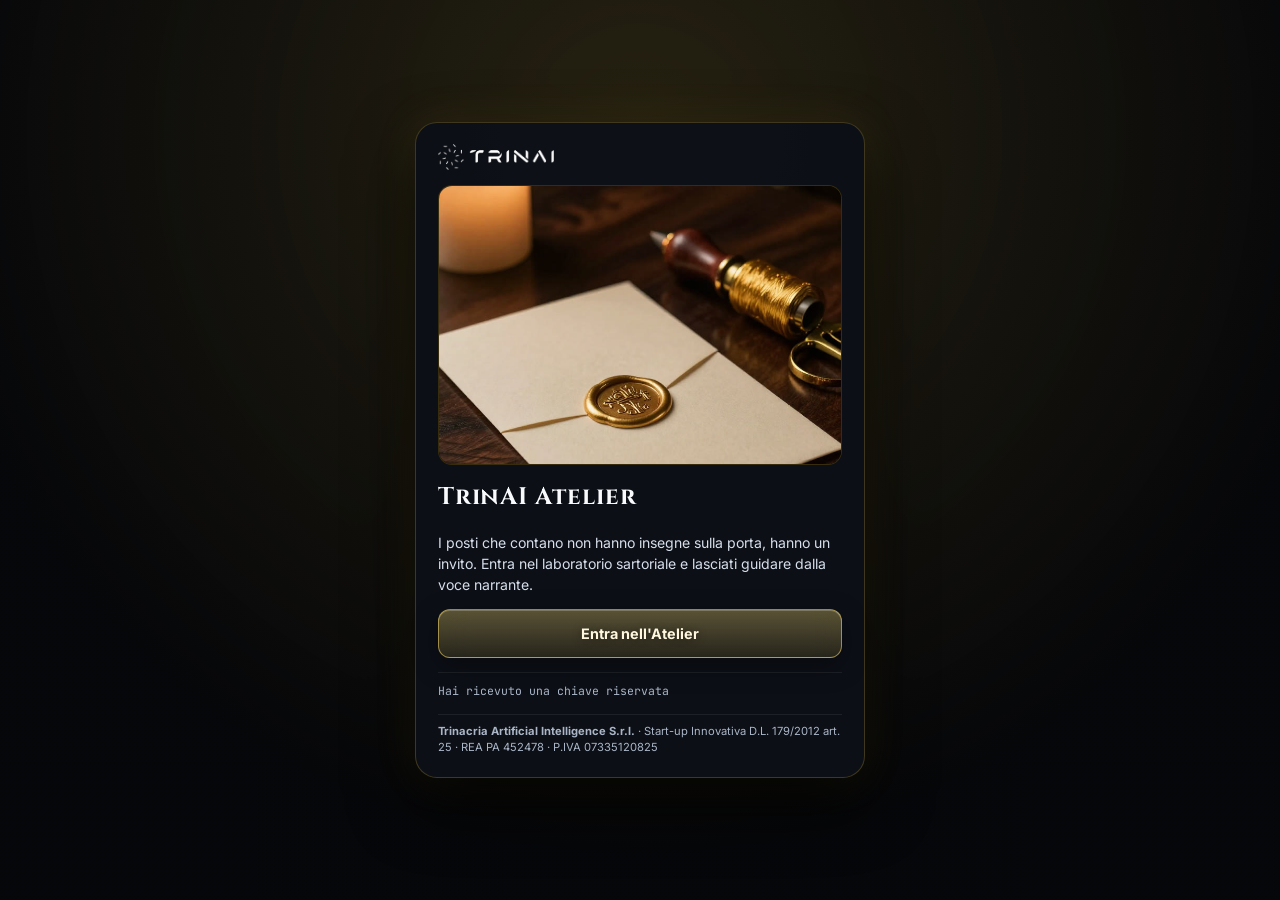
==== commit 1efcfd8f: "feat(atelier): tasto mute generale accanto all'hamburger (voce, musica e suoni), ricordato sul dispo" ====
--- a/index.html
+++ b/index.html
@@ -80,6 +80,7 @@
         <img src="assets/img/trinai_scritta_bianca.png" alt="TrinAI">
       </div>
       <div class="topbar-actions">
+        <button id="btn-mute" class="topbar-icon-btn" type="button" aria-label="Disattiva l'audio" aria-pressed="false"></button>
         <button id="btn-hamburger" class="hamburger-btn" type="button" aria-label="Apri indice degli atti" aria-expanded="false">
           <span class="ham-lines">
             <span></span>
--- a/assets/css/atelier.css
+++ b/assets/css/atelier.css
@@ -1497,3 +1497,48 @@
 
 /* pulsanti della pagina iniziale: solo testo, centrato */
 .gate-btn { justify-content: center; text-align: center; }
+
+/* TUTTI I PULSANTI IN VETRO */
+.gate-btn,
+.icon-btn,
+.drawer-lab-btn,
+.drawer-act-btn,
+.lab-modal-bar .icon-btn {
+  background: linear-gradient(180deg, rgba(255, 255, 255, 0.12), rgba(255, 255, 255, 0.04));
+  -webkit-backdrop-filter: blur(16px) saturate(150%);
+  backdrop-filter: blur(16px) saturate(150%);
+  border: 1px solid rgba(255, 255, 255, 0.16);
+  box-shadow: inset 0 1px 0 rgba(255, 255, 255, 0.22), 0 8px 26px rgba(0, 0, 0, 0.35);
+  color: var(--text-main);
+}
+.gate-btn-gold {
+  background: linear-gradient(180deg, rgba(245, 215, 110, 0.34), rgba(212, 175, 55, 0.14));
+  border-color: rgba(245, 215, 110, 0.55);
+  color: #fff8df;
+  text-shadow: 0 1px 10px rgba(0, 0, 0, 0.45);
+}
+.drawer-act-btn.active,
+.icon-btn.active {
+  background: linear-gradient(180deg, rgba(245, 215, 110, 0.26), rgba(212, 175, 55, 0.1));
+  border-color: rgba(245, 215, 110, 0.5);
+  color: var(--gold-bright);
+}
+.drawer-lab-btn { color: #e8f6ff; border-color: rgba(120, 200, 255, 0.35); }
+.gate-btn:active, .drawer-lab-btn:active, .drawer-act-btn:active, .icon-btn:active { transform: scale(0.98); }
+.icon-btn { white-space: nowrap; }
+
+/* TASTO MUTE accanto all'hamburger */
+.topbar-icon-btn {
+  width: 36px;
+  height: 36px;
+  display: inline-flex;
+  align-items: center;
+  justify-content: center;
+  background: none;
+  border: none;
+  border-radius: 8px;
+  color: var(--text-muted);
+  cursor: pointer;
+}
+.topbar-icon-btn[aria-pressed="true"] { color: var(--gold-bright); }
+.topbar-icon-btn:active { transform: scale(0.94); }
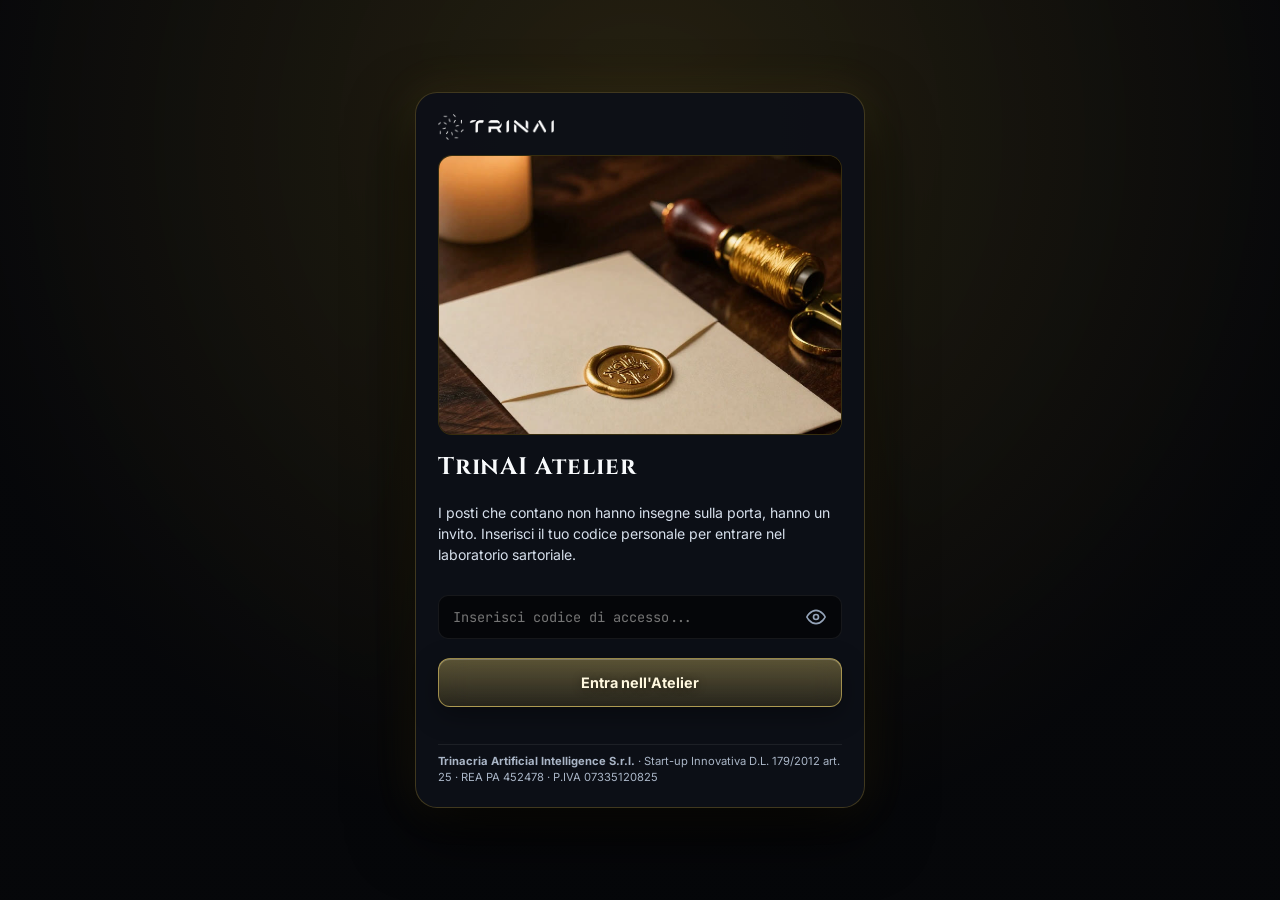
==== commit 89329323: "sec(gate): ingresso nella presentazione esclusivamente con codice valido" ====
--- a/index.html
+++ b/index.html
@@ -43,29 +43,40 @@
 
       <h1 class="gate-title">TrinAI Atelier</h1>
       <p class="gate-subtitle">
-        I posti che contano non hanno insegne sulla porta, hanno un invito. Entra nel laboratorio sartoriale e lasciati guidare dalla voce narrante.
+        I posti che contano non hanno insegne sulla porta, hanno un invito. Inserisci il tuo codice personale per entrare nel laboratorio sartoriale.
       </p>
 
-      <button id="btn-instant-pass" type="button" class="gate-btn gate-btn-gold">
-        <span>Entra nell'Atelier</span>
-      </button>
-
-      <details class="gate-code-drawer">
-        <summary>Hai ricevuto una chiave riservata</summary>
-        <form id="gate-form" class="gate-form" autocomplete="off">
+      <form id="gate-form" class="gate-form" autocomplete="off" style="margin-top:16px;width:100%;">
+        <div style="position:relative;display:flex;align-items:center;width:100%;">
           <input
             id="gate-code-input"
             class="gate-input"
             type="password"
-            placeholder="CODICE DIREZIONE"
-            autocapitalize="characters"
+            placeholder="Inserisci codice di accesso..."
+            autocapitalize="none"
+            autocorrect="off"
+            spellcheck="false"
+            required
+            style="padding-right:46px;text-transform:none;"
           >
-          <button type="submit" class="gate-btn gate-btn-secondary">
-            <span>Verifica Codice</span>
+          <button
+            type="button"
+            id="gate-toggle-eye"
+            aria-label="Mostra o nascondi codice"
+            onclick="(function(){var i=document.getElementById('gate-code-input');i.type=i.type==='password'?'text':'password';})()"
+            style="position:absolute;right:10px;background:transparent;border:none;color:#94a3b8;cursor:pointer;padding:6px;display:flex;align-items:center;justify-content:center;"
+          >
+            <svg width="20" height="20" viewBox="0 0 24 24" fill="none" stroke="currentColor" stroke-width="2" stroke-linecap="round" stroke-linejoin="round">
+              <path d="M1 12s4-8 11-8 11 8 11 8-4 8-11 8-11-8-11-8z"></path>
+              <circle cx="12" cy="12" r="3"></circle>
+            </svg>
           </button>
-          <div id="gate-error" class="gate-error" role="alert"></div>
-        </form>
-      </details>
+        </div>
+        <button id="gate-submit-btn" type="submit" class="gate-btn gate-btn-gold" style="margin-top:12px;">
+          <span>Entra nell'Atelier</span>
+        </button>
+        <div id="gate-error" class="gate-error" role="alert"></div>
+      </form>
 
       <div class="gate-footnote">
         <strong>Trinacria Artificial Intelligence S.r.l.</strong> · Start-up Innovativa D.L. 179/2012 art. 25 · REA PA 452478 · P.IVA 07335120825
@@ -80,7 +91,7 @@
         <img src="assets/img/trinai_scritta_bianca.png" alt="TrinAI">
       </div>
       <div class="topbar-actions">
-        <button id="btn-mute" class="topbar-icon-btn" type="button" aria-label="Disattiva l'audio" aria-pressed="false"></button>
+        <button id="btn-mute" class="topbar-icon-btn" type="button" aria-label="Disattiva la musica" aria-pressed="false"></button>
         <button id="btn-hamburger" class="hamburger-btn" type="button" aria-label="Apri indice degli atti" aria-expanded="false">
           <span class="ham-lines">
             <span></span>
